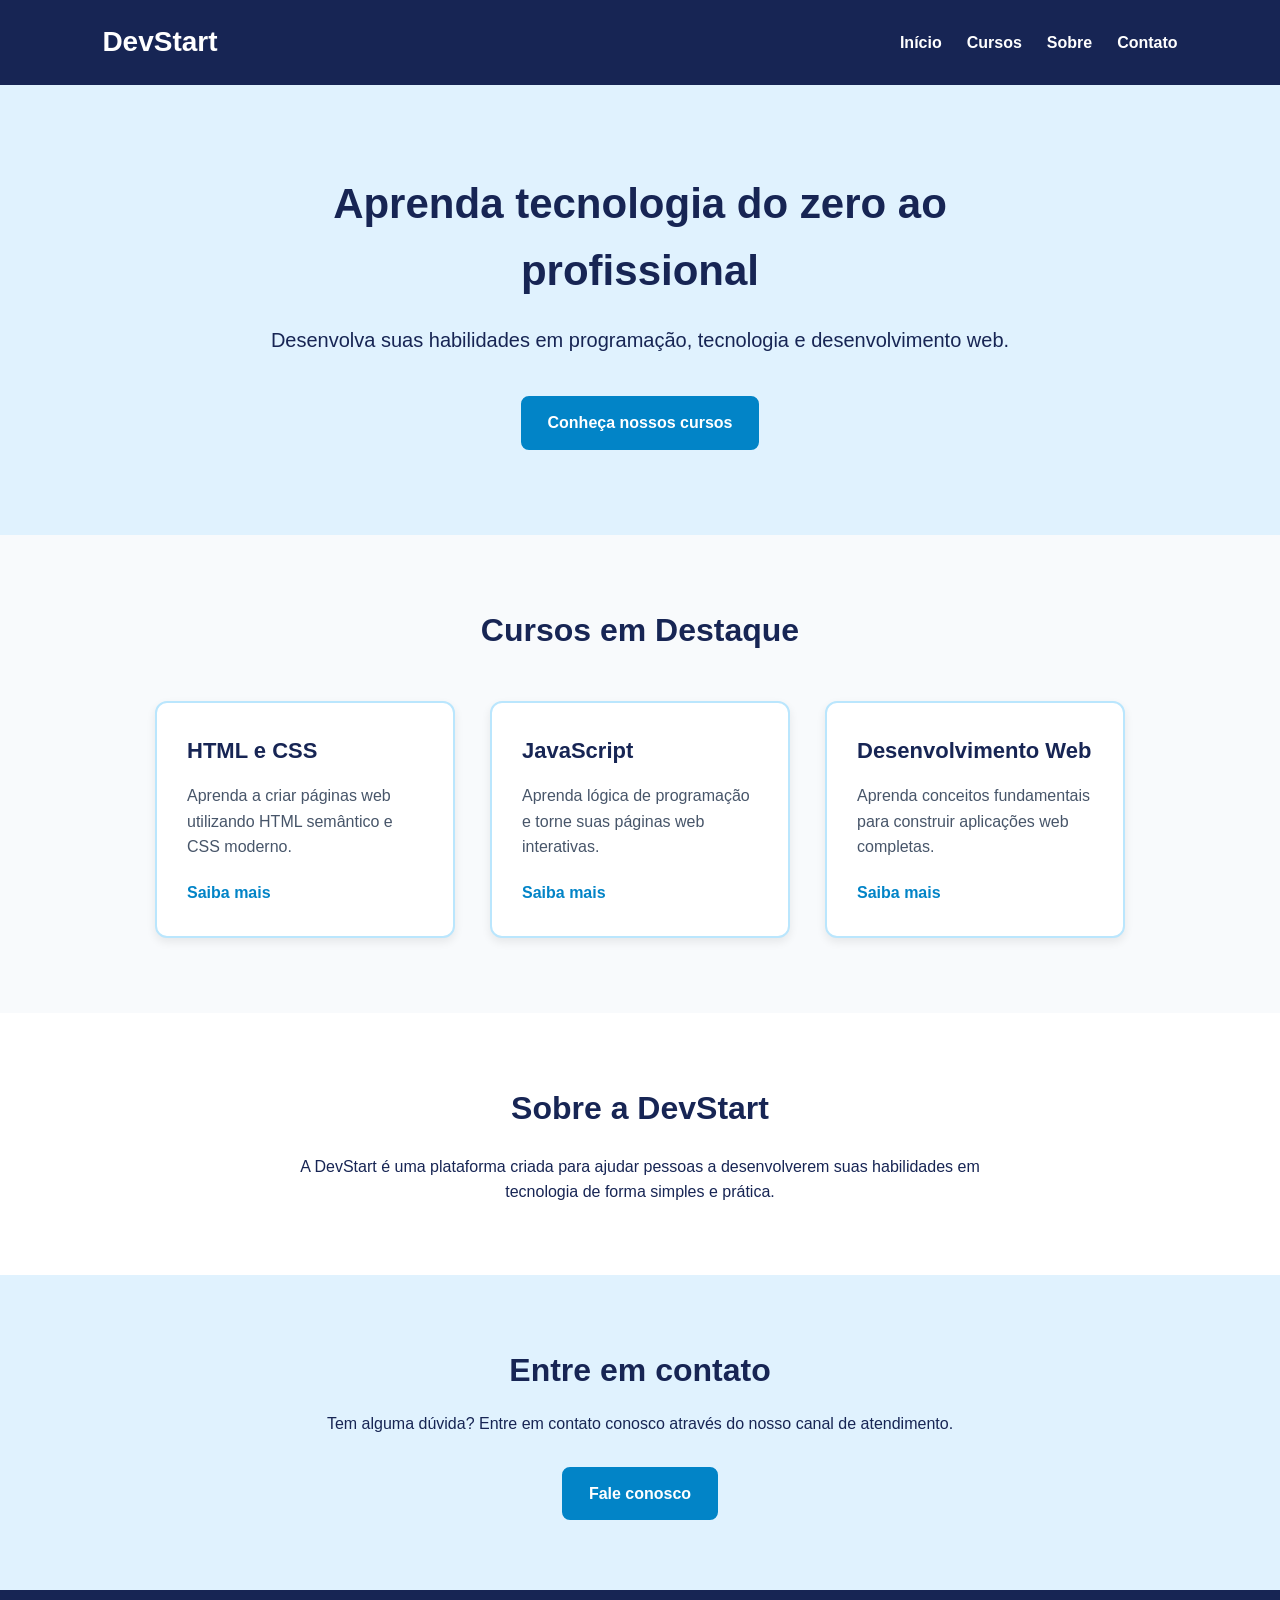
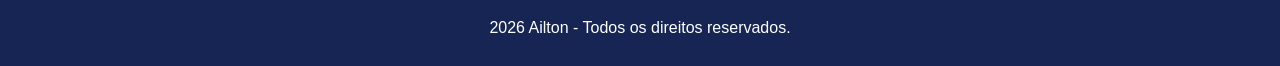
==== index.html @ 1008c3ad "first commit" ====
<!DOCTYPE html>
<html lang="pt-BR">

<head>
    <meta charset="UTF-8">
    <meta name="viewport" content="width=device-width, initial-scale=1.0">

    <title>DevStart - Aprenda Tecnologia</title>

    <link rel="stylesheet" href="style.css">
</head>

<body>

    <header>
        <div class="logo">
            <h1>DevStart</h1>
        </div>

        <nav>
            <ul>
                <li><a href="index.html">Início</a></li>
                <li><a href="cursos.html">Cursos</a></li>
                <li><a href="#sobre">Sobre</a></li>
                <li><a href="#contato">Contato</a></li>
            </ul>
        </nav>
    </header>

    <main>

        <section class="hero">
            <div class="hero-content">
                <h2>Aprenda tecnologia do zero ao profissional</h2>

                <p>
                    Desenvolva suas habilidades em programação,
                    tecnologia e desenvolvimento web.
                </p>

                <a href="cursos.html" class="botao">
                    Conheça nossos cursos
                </a>
            </div>
        </section>

        <section class="destaques">
            <h2>Cursos em Destaque</h2>

            <div class="cards">

                <article class="card">
                    <h3>HTML e CSS</h3>

                    <p>
                        Aprenda a criar páginas web utilizando
                        HTML semântico e CSS moderno.
                    </p>

                    <a href="cursos.html">Saiba mais</a>
                </article>

                <article class="card">
                    <h3>JavaScript</h3>

                    <p>
                        Aprenda lógica de programação e torne
                        suas páginas web interativas.
                    </p>

                    <a href="cursos.html">Saiba mais</a>
                </article>

                <article class="card">
                    <h3>Desenvolvimento Web</h3>

                    <p>
                        Aprenda conceitos fundamentais para
                        construir aplicações web completas.
                    </p>

                    <a href="cursos.html">Saiba mais</a>
                </article>

            </div>
        </section>

        <section id="sobre" class="sobre">
            <h2>Sobre a DevStart</h2>

            <p>
                A DevStart é uma plataforma criada para ajudar
                pessoas a desenvolverem suas habilidades em
                tecnologia de forma simples e prática.
            </p>
        </section>

        <section id="contato" class="contato">
            <h2>Entre em contato</h2>

            <p>
                Tem alguma dúvida? Entre em contato conosco
                através do nosso canal de atendimento.
            </p>

            <a href="mailto:contato@devstart.com" class="botao">
                Fale conosco
            </a>
        </section>

    </main>

    <footer>
        <p>2026 Ailton - Todos os direitos reservados.</p>
    </footer>

</body>

</html>
---- style.css ----
/*CONFIGURAÇÕES GERAIS*/

* {
    margin: 0;
    padding: 0;
    box-sizing: border-box;
}

body {
    font-family: Arial, Helvetica, sans-serif;
    font-size: 16px;
    line-height: 1.6;
    color: #172554;
    background-color: #f8fafc;
}

a {
    text-decoration: none;
}


/*HEADER*/

header {
    background-color: #172554;
    color: white;

    padding: 20px 8%;

    display: flex;
    justify-content: space-between;
    align-items: center;
}

.logo h1 {
    font-size: 28px;
}

nav ul {
    list-style: none;

    display: flex;
    gap: 25px;
}

nav a {
    color: white;
    font-weight: bold;

    transition: 0.3s;
}

nav a:hover {
    color: #38bdf8;
}


/*HERO*/

.hero {
    min-height: 450px;

    display: flex;
    justify-content: center;
    align-items: center;

    text-align: center;

    padding: 60px 20px;

    background-color: #e0f2fe;
}

.hero-content {
    max-width: 800px;
}

.hero h2 {
    font-size: 42px;
    margin-bottom: 20px;
}

.hero p {
    font-size: 20px;
    margin-bottom: 30px;
}


/*BOTÃO*/

.botao {
    display: inline-block;

    background-color: #0284c7;
    color: white;

    padding: 12px 25px;
    margin-top: 10px;

    border: 2px solid #0284c7;
    border-radius: 8px;

    font-weight: bold;

    transition: 0.3s;
}

.botao:hover {
    background-color: #0369a1;
    border-color: #0369a1;
}


/*CURSOS / CARDS*/

.destaques {
    padding: 70px 8%;
}

.destaques>h2 {
    text-align: center;
    font-size: 32px;
    margin-bottom: 40px;
}

.cards {
    display: flex;
    flex-wrap: wrap;
    gap: 25px;
    justify-content: center;
}

.card {
    background-color: white;

    width: 300px;

    padding: 30px;
    margin: 5px;

    border: 2px solid #bae6fd;
    border-radius: 12px;

    box-shadow: 0 4px 10px rgba(0, 0, 0, 0.08);

    transition: 0.3s;
}

.card:hover {
    transform: translateY(-5px);
}

.card h3 {
    font-size: 22px;
    margin-bottom: 15px;
}

.card p {
    color: #475569;
    margin-bottom: 20px;
}

.card a {
    color: #0284c7;
    font-weight: bold;
}


/*SOBRE*/

.sobre {
    padding: 70px 8%;
    background-color: white;

    text-align: center;
}

.sobre h2 {
    font-size: 32px;
    margin-bottom: 20px;
}

.sobre p {
    max-width: 700px;
    margin: auto;
}


/*CONTATO*/

.contato {
    padding: 70px 8%;

    text-align: center;

    background-color: #e0f2fe;
}

.contato h2 {
    font-size: 32px;
    margin-bottom: 15px;
}

.contato p {
    margin-bottom: 20px;
}


/* FOOTER*/

footer {
    background-color: #172554;
    color: white;

    text-align: center;

    padding: 25px;
}


/*RESPONSIVIDADE*/

@media (max-width: 700px) {

    header {
        flex-direction: column;
        gap: 20px;
    }

    nav ul {
        flex-direction: column;
        align-items: center;
        gap: 10px;
    }

    .hero h2 {
        font-size: 32px;
    }

    .hero p {
        font-size: 18px;
    }

    .cards {
        flex-direction: column;
        align-items: center;
    }

    .card {
        width: 100%;
        max-width: 400px;
    }
}
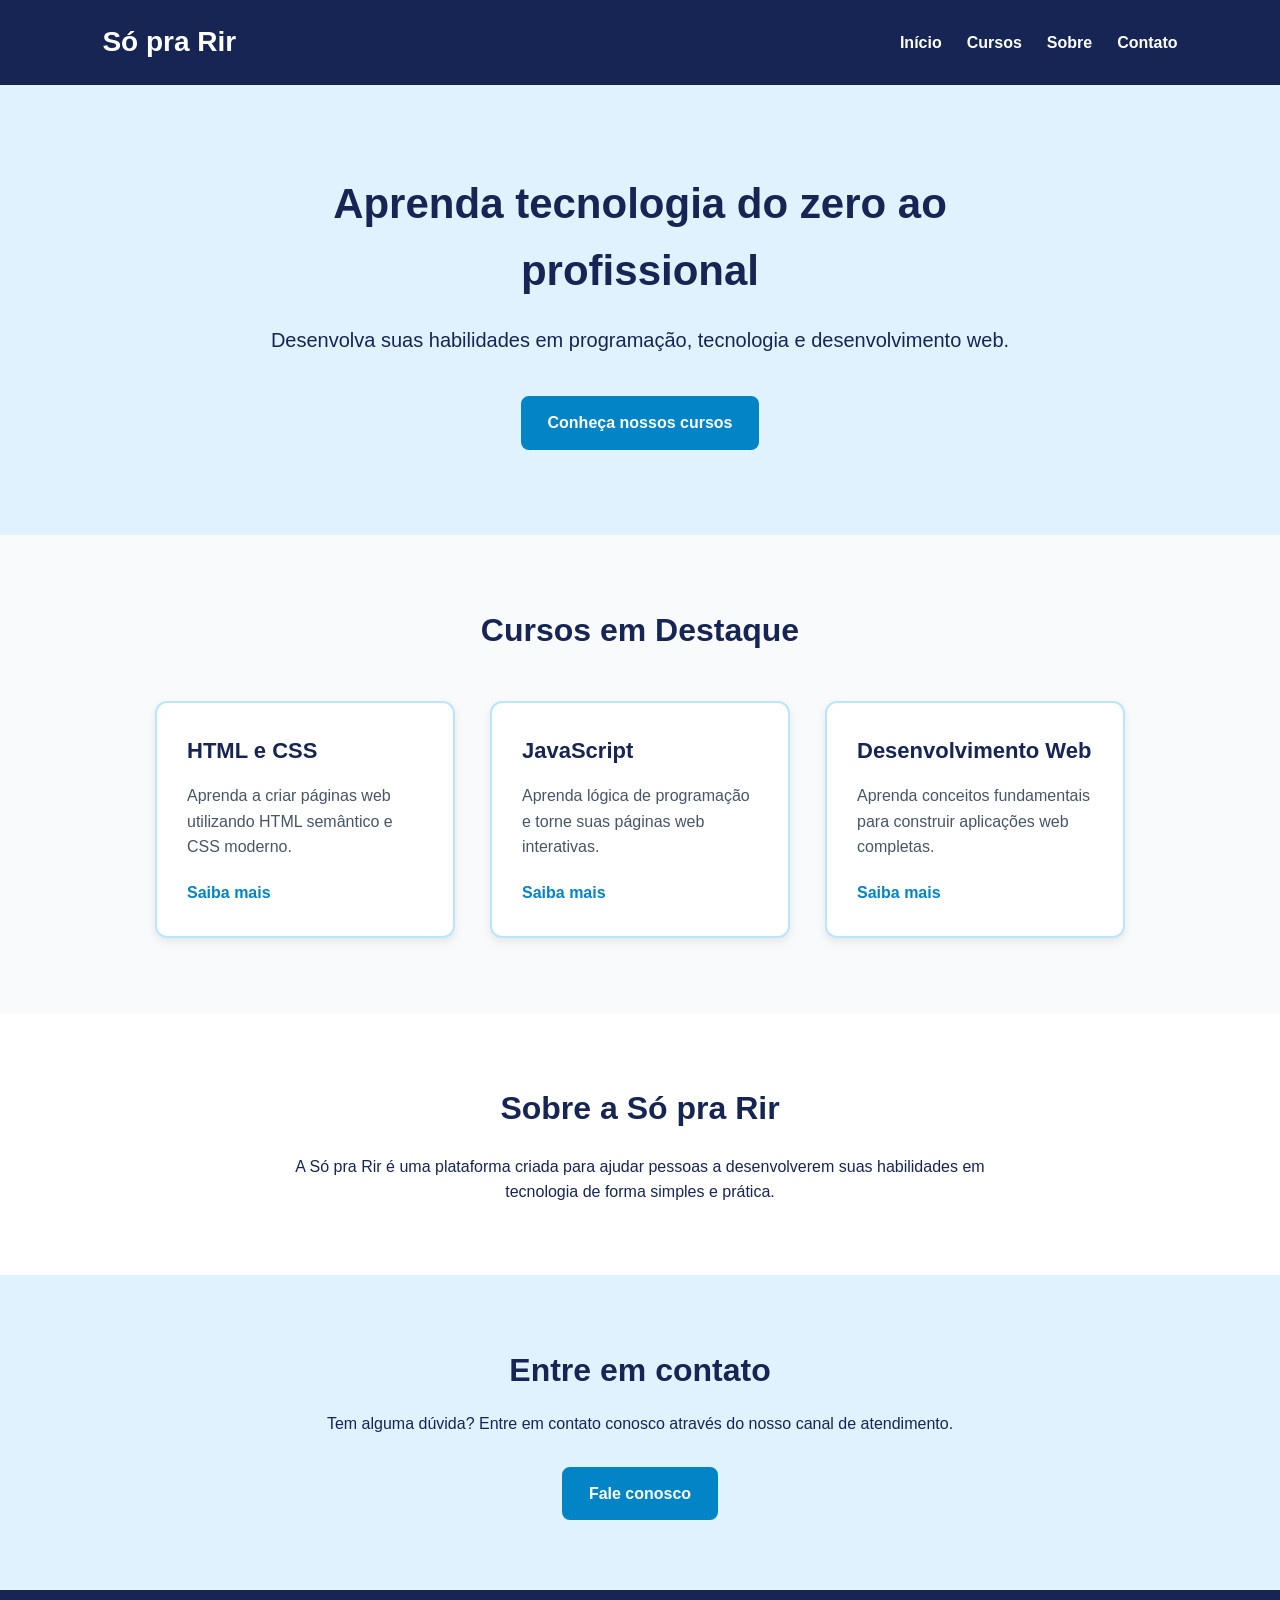
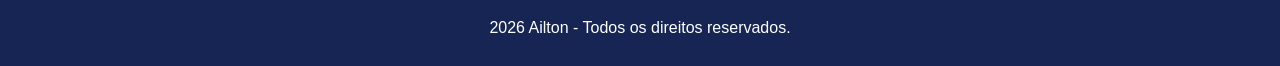
==== commit 2e4fe1d6: "mudar" ====
--- a/index.html
+++ b/index.html
@@ -5,7 +5,7 @@
     <meta charset="UTF-8">
     <meta name="viewport" content="width=device-width, initial-scale=1.0">
 
-    <title>DevStart - Aprenda Tecnologia</title>
+    <title>Só pra Rir - Aprenda Tecnologia</title>
 
     <link rel="stylesheet" href="style.css">
 </head>
@@ -14,7 +14,7 @@
 
     <header>
         <div class="logo">
-            <h1>DevStart</h1>
+            <h1>Só pra Rir</h1>
         </div>
 
         <nav>
@@ -86,10 +86,10 @@
         </section>
 
         <section id="sobre" class="sobre">
-            <h2>Sobre a DevStart</h2>
+            <h2>Sobre a Só pra Rir</h2>
 
             <p>
-                A DevStart é uma plataforma criada para ajudar
+                A Só pra Rir é uma plataforma criada para ajudar
                 pessoas a desenvolverem suas habilidades em
                 tecnologia de forma simples e prática.
             </p>
@@ -103,7 +103,7 @@
                 através do nosso canal de atendimento.
             </p>
 
-            <a href="mailto:contato@devstart.com" class="botao">
+            <a href="mailto:contato@soprarir.com" class="botao">
                 Fale conosco
             </a>
         </section>
